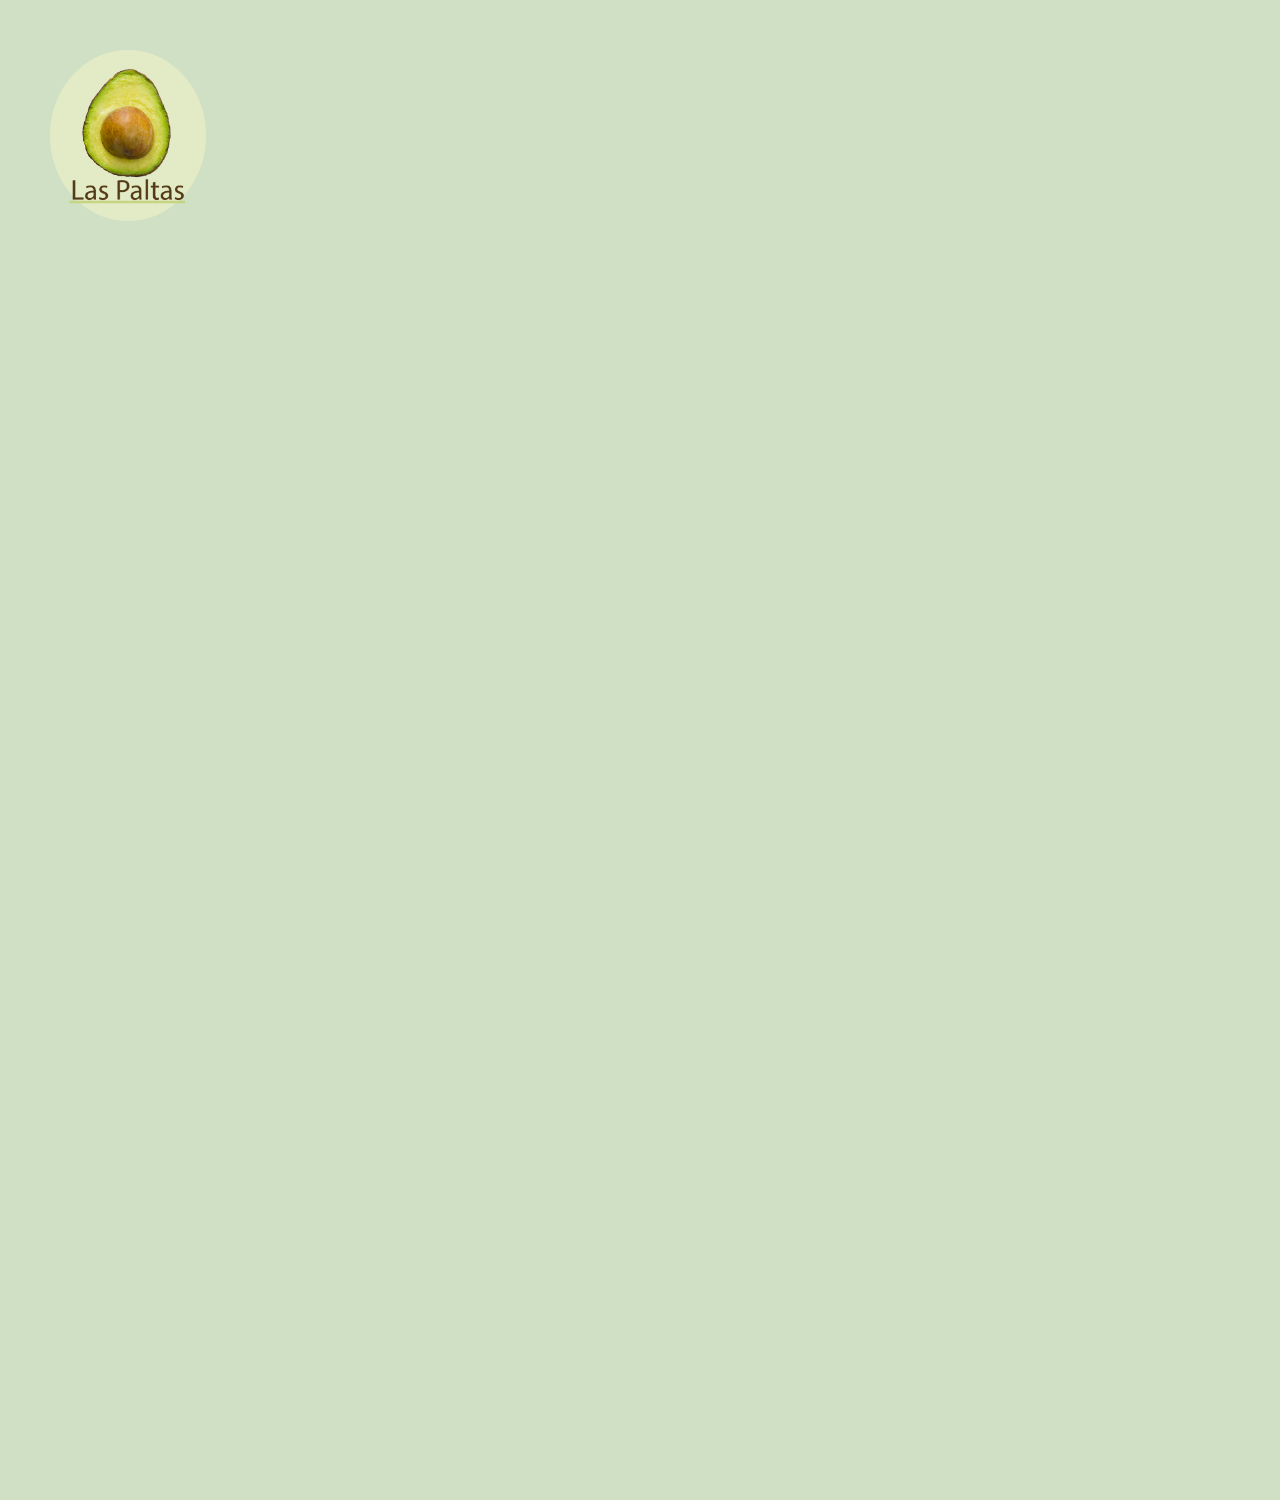
==== meny.html @ ba19ff33 "Jag har börjat arbeta med hemsidan och gjort en startsida samt börjat på menyn" ====
<!DOCTYPE html>
<html lang="en">
<head>
    <meta charset="UTF-8">
    <meta name="viewport" content="width=device-width, initial-scale=1.0">
    <meta http-equiv="X-UA-Compatible" content="ie=edge">
    <title>Las Paltas Meny</title>
    <link rel="stylesheet" href="css/style.css">
</head>
<body>
    <div id="wrapper_meny">
        <header id="header_meny">
            <article id="meny_top">
                <a href="index.html" class="links">Hem</a>
                <a href="meny.html" class="links">Meny</a>
                <a href="om_oss.html" class="links">Om oss</a>
            </article>    
            <article id="meny_text">- Meny -</article>
            <article id="logga"></article>
            <article id="meny_bilder">
                <article id="matbild1"></article>


            </article>

        </header>


    </div>
</body>
</html>
---- css/style.css ----
@import url('https://fonts.googleapis.com/css2?family=Josefin+Sans:wght@200&display=swap');

* {
    padding: 0;
    margin: 0;
    border: border-box;
}

/* STARTSIDA */

#wrapper {
    width: 100vw;
    background-color: rgb(207, 224, 196);
    display: grid;
    grid-template-rows: 600px 300px;
    grid-template-columns: 1fr 1fr 1fr;
    grid-template-areas:
    "he he he"
    "oo oo oo"
    ;
}

#om_oss {
    grid-area: oo;
    display: flex;
    color: black;
    justify-content: center ;
    align-items: center;
    margin-left: 30vw;
    margin-right: 30vw;
}

#header {
    grid-area: he;
    display: grid;
    grid-template-rows: 50px 550px;
    grid-template-columns: 1fr 4fr;
    grid-template-areas:
    "lg tp" 
    "lg av";
    background-image: url(/img/startsidaslate.jpg)   ;
    background-size: 100%;
    background-position: bottom;
}

    #top {
        grid-area: tp;
        color: cadetblue;
        display: flex;
        justify-content: space-evenly;
        align-items: center;
        color: rgb(207, 224, 196);
        font-size: 1.80rem;
        font-family: 'Josefin Sans', sans-serif;
        margin: 2px;
        font-weight: bold;
        margin-left: 50vw;
    }

    .links {
        text-decoration: none;
        color: rgb(207, 224, 196);
    }

    .links:hover{
        font-weight: bold;
        cursor: pointer;
        color: rgb(157, 170, 148);;
    }

    #logga {
        grid-area: lg;
        background-image: url(/img/Las\ Paltas\ logga.png);
        background-size: 100%;
        background-repeat: no-repeat;
        margin: 50px;
    }

    #avokado {
        grid-area: av;
        display: flex;
        justify-content: center;
        align-items: center;
        font-size: 4rem;
        color:  rgb(207, 224, 196);
        font-family: 'Josefin Sans', sans-serif;
        font-weight: bold;
        margin-right: 250px;
    }

    /* MENY */

#wrapper_meny {
    width: 100vw;
    background-color: rgb(207, 224, 196);
    display: grid;
    grid-template-rows: 1500px;
    grid-template-columns: 1fr 1fr 1fr;
    grid-template-areas:
    "h2 h2 h2"
}

#header_meny {
    grid-area: h2;
    background-image: url(/img/menybakgrund2.png);
    background-size: 100%;
    background-position: top;
    display: grid;
    grid-template-rows: 50px 550px 900px;
    grid-template-columns: 1fr 4fr;
    grid-template-areas: 
    "lg mt"
    "lg mm"
    "mb mb"
}

#meny_top {
    grid-area: mt;
    display: flex;
    justify-content: space-evenly;
    align-items: center;
    color: rgb(207, 224, 196);
    font-size: 1.80rem;
    font-family: 'Josefin Sans', sans-serif;
    margin: 2px;
    font-weight: bold;
    margin-left: 50vw;
}

#meny_text {
    grid-area: mm;
    display: flex;
    justify-content: center;
    align-items: center;
    font-size: 4rem;
    color:  rgb(207, 224, 196);
    font-family: 'Josefin Sans', sans-serif;
    font-weight: bold;
    margin-right: 250px;
}

#meny_bilder {
    grid-area: mb;
    display: grid;
    grid-template-rows: 1fr 1fr 1fr;
    grid-template-columns: 1fr 1fr;
    grid-template-areas: 
    "1b 1t"
    "2b 2t"
    "3b 3t";
}
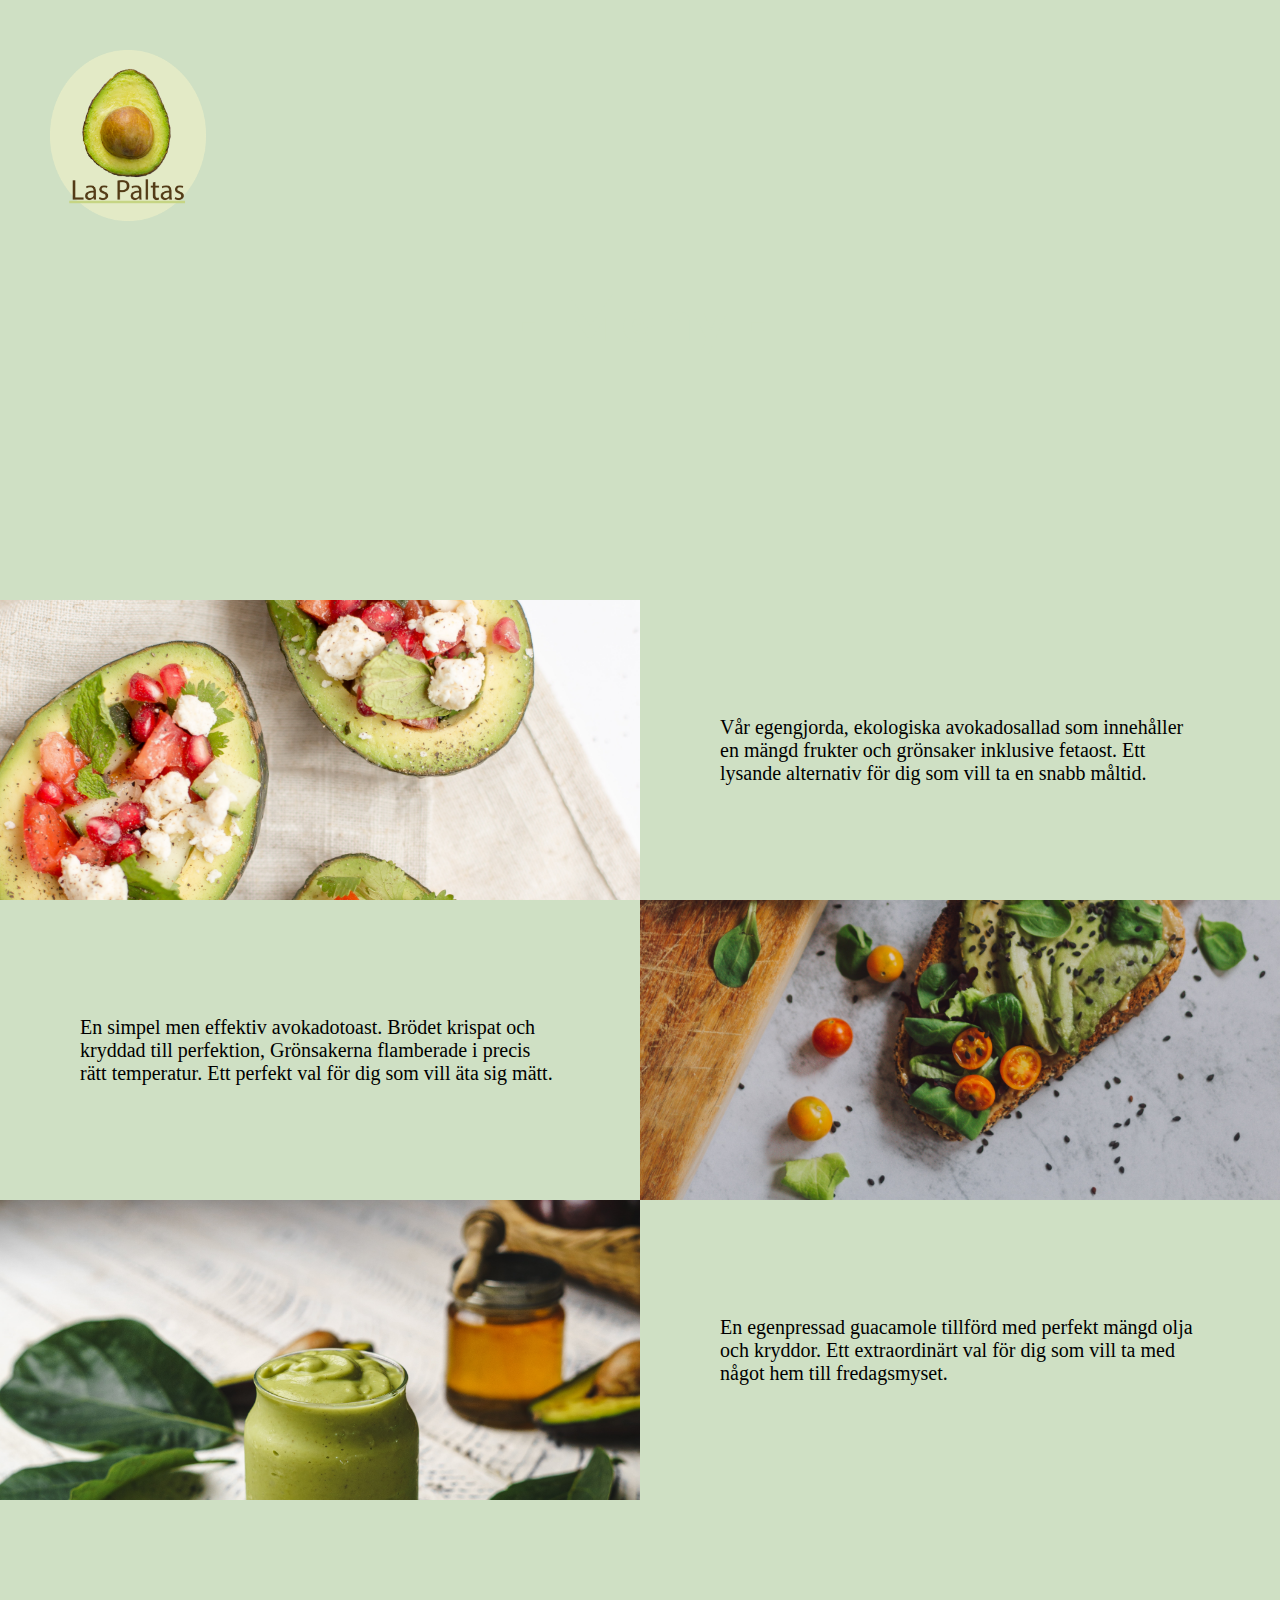
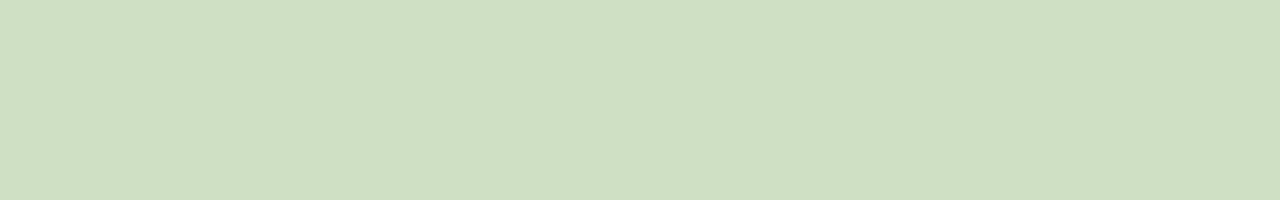
==== commit 6f7041c9: "Fredag 14 Januari" ====
--- a/meny.html
+++ b/meny.html
@@ -19,8 +19,17 @@
             <article id="logga"></article>
             <article id="meny_bilder">
                 <article id="matbild1"></article>
-
-
+                <article id="mattext1">
+                    <div id="text1">Vår egengjorda, ekologiska avokadosallad som innehåller en mängd frukter och grönsaker inklusive fetaost. Ett lysande alternativ för dig som vill ta en snabb måltid.</div>  
+                </article>
+                <article id="mattext2">
+                    <div id="text2">En simpel men effektiv avokadotoast. Brödet krispat och kryddad till perfektion, Grönsakerna flamberade i precis rätt temperatur. Ett perfekt val för dig som vill äta sig mätt.</div>
+                </article>
+                <article id="matbild2"></article>
+                <article id="matbild3"></article>
+                <article id="mattext3">
+                    <div id="text3">En egenpressad guacamole tillförd med perfekt mängd olja och kryddor. Ett extraordinärt val för dig som vill ta med något hem till fredagsmyset.</div>
+                </article>
             </article>
 
         </header>
--- a/css/style.css
+++ b/css/style.css
@@ -9,10 +9,9 @@
 /* STARTSIDA */
 
 #wrapper {
-    width: 100vw;
-    background-color: rgb(207, 224, 196);
-    display: grid;
-    grid-template-rows: 600px 300px;
+    background-color: rgb(207, 224, 196);
+    display: grid;
+    grid-template-rows: 37.5rem 18.75rem;
     grid-template-columns: 1fr 1fr 1fr;
     grid-template-areas:
     "he he he"
@@ -33,7 +32,7 @@
 #header {
     grid-area: he;
     display: grid;
-    grid-template-rows: 50px 550px;
+    grid-template-rows: 3.125rem 34.375rem;
     grid-template-columns: 1fr 4fr;
     grid-template-areas:
     "lg tp" 
@@ -52,7 +51,7 @@
         color: rgb(207, 224, 196);
         font-size: 1.80rem;
         font-family: 'Josefin Sans', sans-serif;
-        margin: 2px;
+        margin: 0.125rem;
         font-weight: bold;
         margin-left: 50vw;
     }
@@ -73,7 +72,7 @@
         background-image: url(/img/Las\ Paltas\ logga.png);
         background-size: 100%;
         background-repeat: no-repeat;
-        margin: 50px;
+        margin: 3.125rem;
     }
 
     #avokado {
@@ -85,19 +84,18 @@
         color:  rgb(207, 224, 196);
         font-family: 'Josefin Sans', sans-serif;
         font-weight: bold;
-        margin-right: 250px;
+        margin-right: 15.625rem;
     }
 
     /* MENY */
 
 #wrapper_meny {
-    width: 100vw;
-    background-color: rgb(207, 224, 196);
-    display: grid;
-    grid-template-rows: 1500px;
-    grid-template-columns: 1fr 1fr 1fr;
-    grid-template-areas:
-    "h2 h2 h2"
+    background-color: rgb(207, 224, 196);
+    display: grid;
+    grid-template-rows: 112.5rem;
+    grid-template-columns: 1fr 1fr;
+    grid-template-areas:
+    "h2 h2"
 }
 
 #header_meny {
@@ -106,7 +104,7 @@
     background-size: 100%;
     background-position: top;
     display: grid;
-    grid-template-rows: 50px 550px 900px;
+    grid-template-rows: 3.125rem 34.375rem 56.25rem;
     grid-template-columns: 1fr 4fr;
     grid-template-areas: 
     "lg mt"
@@ -122,7 +120,7 @@
     color: rgb(207, 224, 196);
     font-size: 1.80rem;
     font-family: 'Josefin Sans', sans-serif;
-    margin: 2px;
+    margin: 0.125rem;
     font-weight: bold;
     margin-left: 50vw;
 }
@@ -136,7 +134,7 @@
     color:  rgb(207, 224, 196);
     font-family: 'Josefin Sans', sans-serif;
     font-weight: bold;
-    margin-right: 250px;
+    margin-right: 15.625rem;
 }
 
 #meny_bilder {
@@ -146,6 +144,144 @@
     grid-template-columns: 1fr 1fr;
     grid-template-areas: 
     "1b 1t"
-    "2b 2t"
+    "1t 2b"
     "3b 3t";
-}+}
+
+#matbild1 {
+    grid-area: 1b;
+    background-image: url(/img/Avokadomatbild1.jpg);
+    background-size: 100%;
+    background-repeat: no-repeat;
+    background-position: center;
+}
+
+#mattext1{
+    display: flex;
+    grid-area: 1t;
+    background-color: rgb(207, 224, 196);
+    font-size: 1.25rem;
+    justify-content: center;
+    align-items: center;
+}
+    #text1 {
+        margin: 5rem
+    }
+
+#matbild2 {
+    grid-area: 2b;
+    background-image: url(/img/Avokadomatbild2.jpg);
+    background-size: 100%;
+    background-position: bottom;
+}
+
+#mattext2 {
+    display: flex;
+    grid-area: 2t;
+    background-color: rgb(207, 224, 196);
+    font-size: 1.25rem;
+    justify-content: center;
+    align-items: center;
+}
+
+    #text2 {
+        margin: 5rem;
+    }
+
+#matbild3 {
+    grid-area: 3b;
+    background-image: url(/img/Avokadomatbild3.jpg);
+    background-size: 100%;
+    background-position: center;
+}
+
+#mattext3 {
+    display: flex;
+    grid-area: 3t;
+    background-color: rgb(207, 224, 196);   
+    font-size: 1.25rem;
+    justify-content: center;
+    align-items: center;
+}
+
+    #text3 {
+        margin: 5rem;
+    }
+
+#wrapper_omoss {
+    width: 100%;
+    background-color: rgb(207, 224, 196);
+    display: grid;
+    grid-template-rows: 900px ;
+    grid-template-columns: 1fr 1fr;
+    grid-template-areas:
+    "ho ho" 
+}
+
+#header_omoss {   
+    grid-area: ho;
+    display: grid;
+    grid-template-rows: 3.125rem 34.375rem;
+    grid-template-columns: 1fr 4fr;
+    grid-template-areas:
+    "lg ot" 
+    "lg om"
+    "kl kl";
+    background-image: url(/img/Omossbakgrund.jpg)   ;
+    background-size: 100%;
+    background-position: bottom;
+}
+
+#omoss_top {
+    grid-area: ot;
+    display: flex;
+    justify-content: space-evenly;
+    align-items: center;
+    color: rgb(207, 224, 196);
+    font-size: 1.80rem;
+    font-family: 'Josefin Sans', sans-serif;
+    margin: 0.125rem;
+    font-weight: bold;
+    margin-left: 50vw;
+}
+
+#omoss_text {
+    grid-area: om;
+    display: flex;
+    justify-content: center;
+    align-items: center;
+    font-size: 4rem;
+    color:  rgb(207, 224, 196);
+    font-family: 'Josefin Sans', sans-serif;
+    font-weight: bold;
+    margin-right: 15.625rem;
+}
+
+#kontaktlista {
+    display: grid;
+    grid-area: kl;
+    background-color: rgb(24, 23, 23);
+    grid-template-rows: 6rem;
+    grid-template-areas:
+    "kr"
+    "kl"
+}
+
+    #kl_rubrik {
+        grid-area: kr;
+        display: flex;
+        justify-content: center;
+        align-items: center;
+        color: rgb(207, 224, 196); 
+        font-weight: bold;
+        font-size: 2.5rem;
+        font-family: 'Josefin Sans', sans-serif;
+    }
+
+    #kl_lista {
+        display: flex;
+        color: rgb(207, 224, 196);
+        justify-content: space-evenly;
+        align-items: center;
+        font-size: 1.75rem
+    }